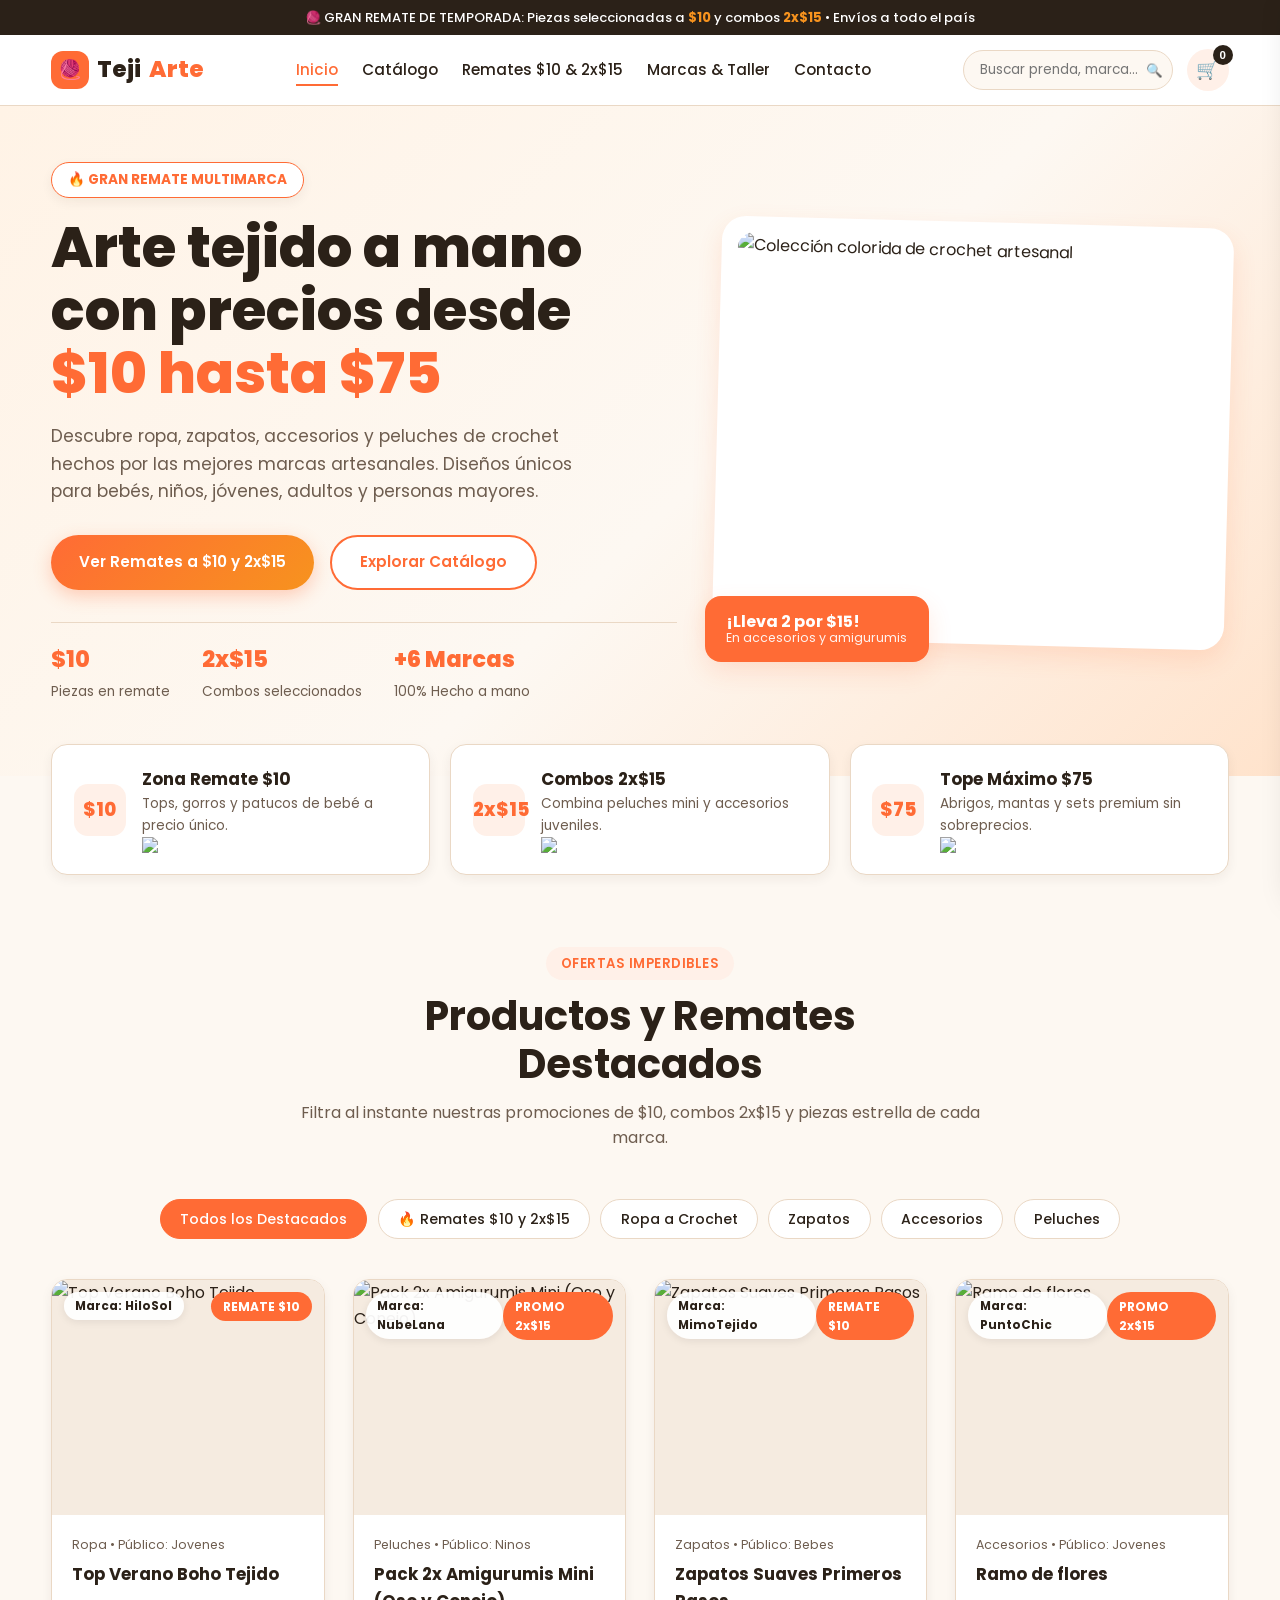
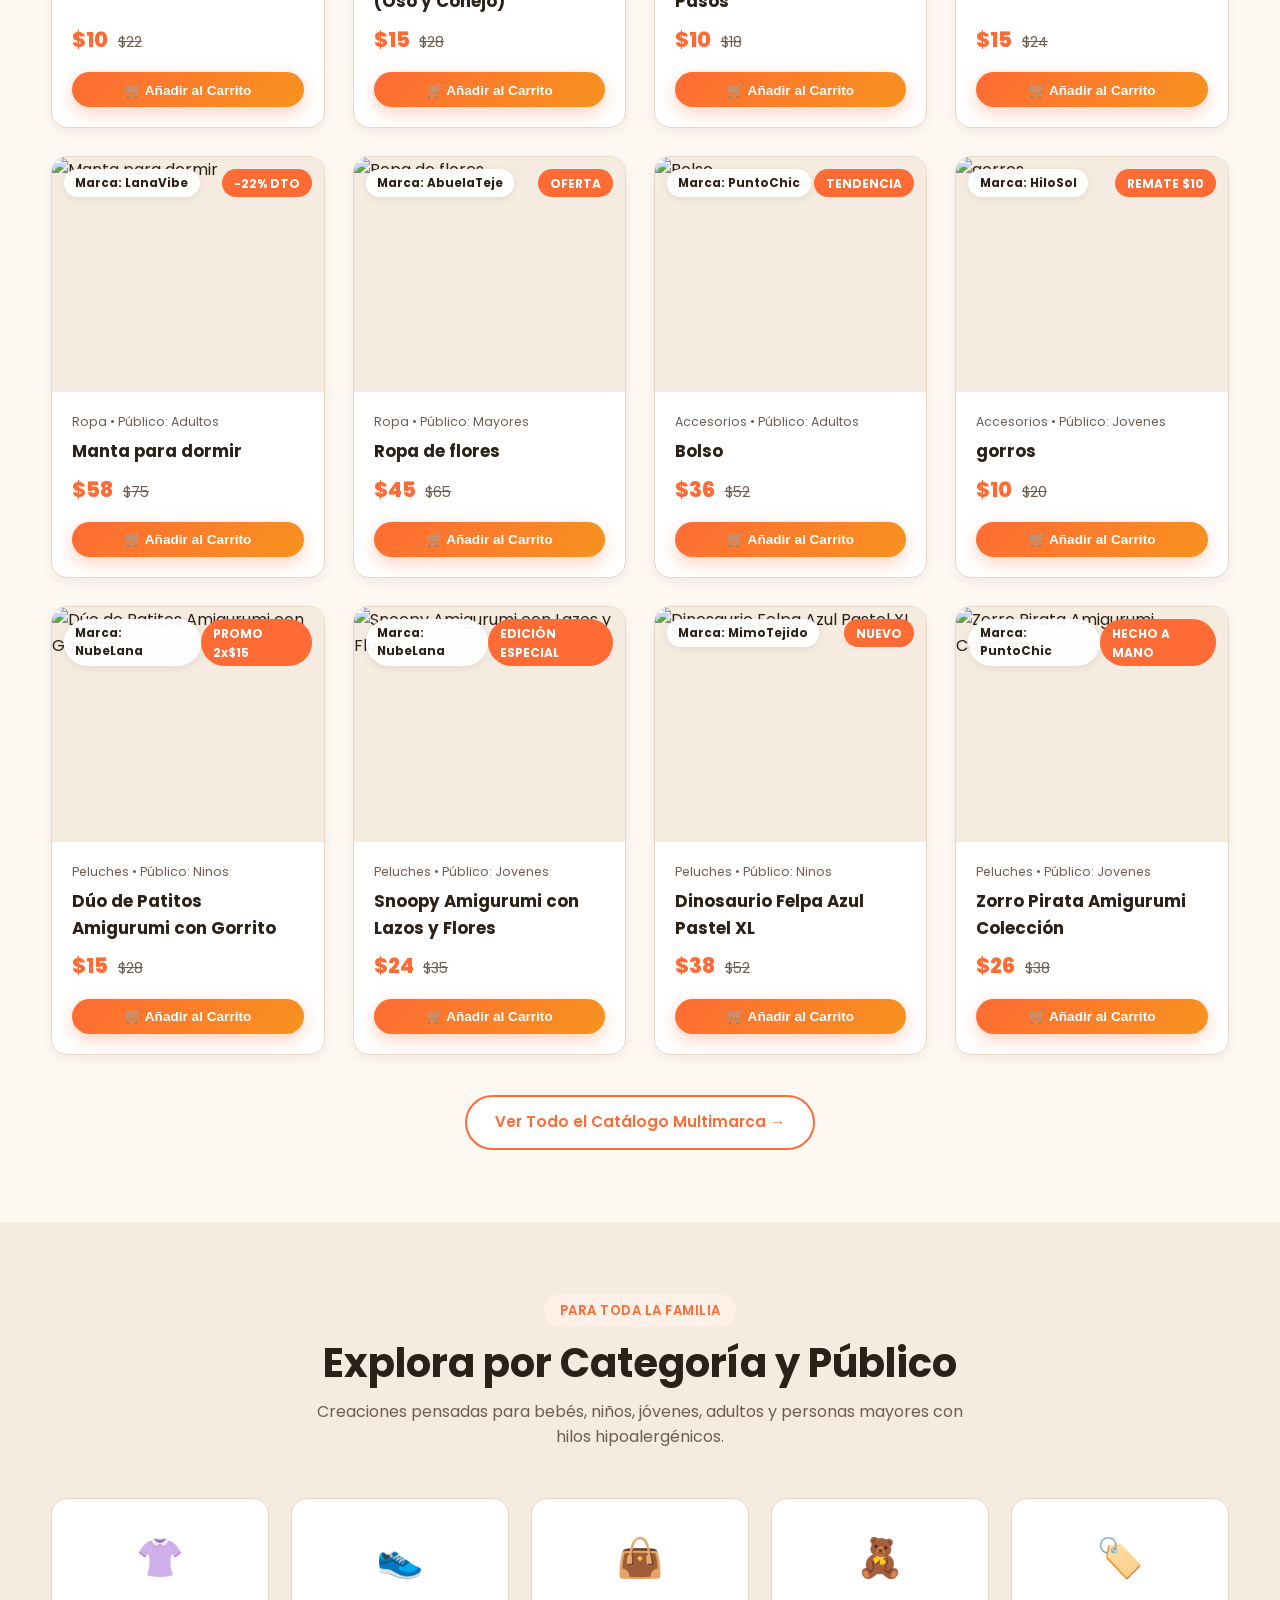
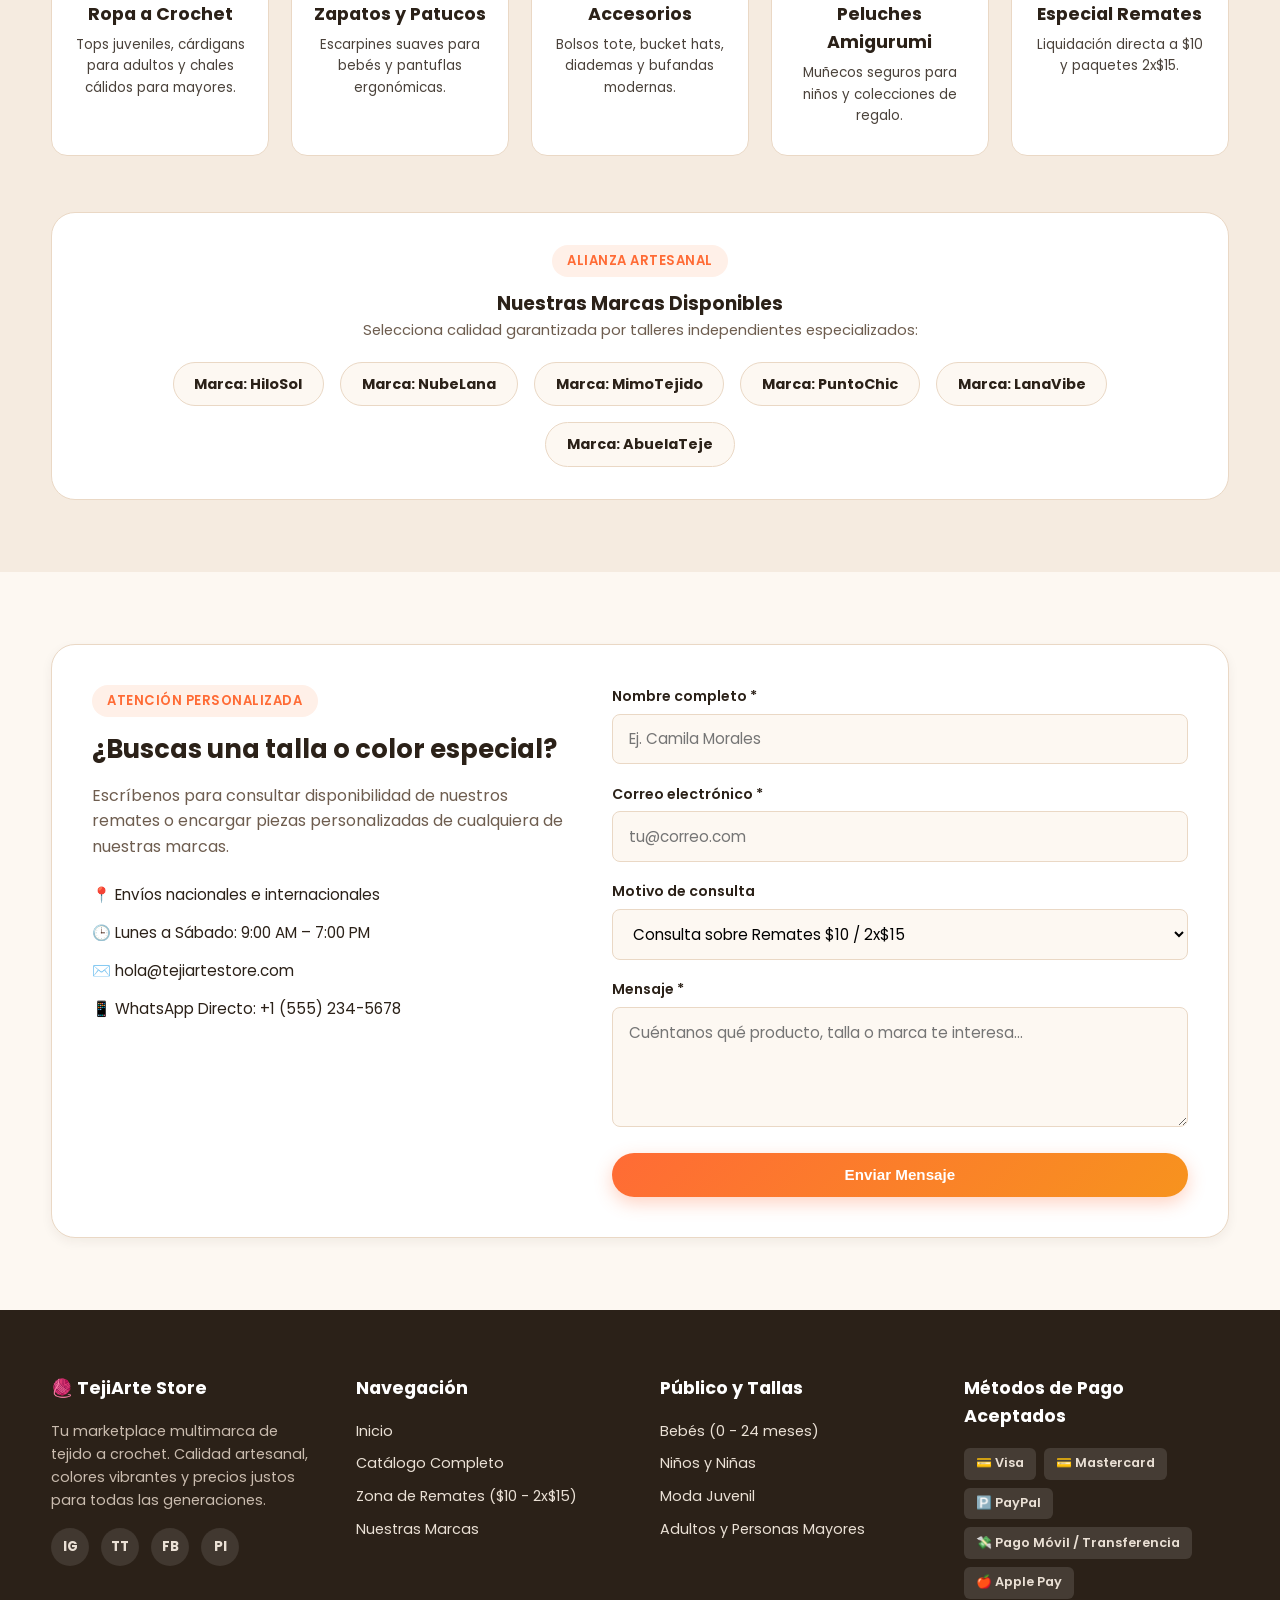
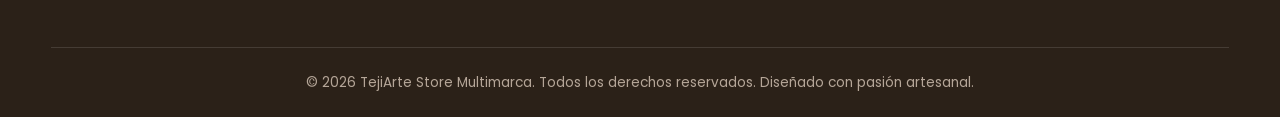
==== index.html @ 582bbf1d "Add files via upload" ====
<!DOCTYPE html>
<html lang="es">
<head>
  <meta charset="UTF-8">
  <meta name="viewport" content="width=device-width, initial-scale=1.0">
  <title>TejiArte Store | Tienda Online Multimarca de Crochet</title>
  <link rel="preconnect" href="https://fonts.googleapis.com">
  <link rel="preconnect" href="https://fonts.gstatic.com" crossorigin>
  <link href="https://fonts.googleapis.com/css2?family=Poppins:wght@400;500;600;700;800&display=swap" rel="stylesheet">
  <link rel="stylesheet" href="styles.css">
</head>
<body>

  <!-- Cintillo superior de promociones -->
  <div class="top-banner">
    🧶 GRAN REMATE DE TEMPORADA: Piezas seleccionadas a <span>$10</span> y combos <span>2x$15</span> • Envíos a todo el país
  </div>

  <!-- Barra de Navegación Fija -->
  <header class="navbar">
    <div class="container nav-container">
      <a href="index.html" class="logo">
        <div class="logo-icon">🧶</div>
        Teji<span>Arte</span>
      </a>

      <nav class="nav-links" id="navLinks">
        <a href="index.html" class="active">Inicio</a>
        <a href="catalogo.html">Catálogo</a>
        <a href="remates.html">Remates $10 &amp; 2x$15</a>
        <a href="nosotros.html">Marcas &amp; Taller</a>
        <a href="#contacto">Contacto</a>
      </nav>

      <div class="nav-actions">
        <div class="search-box">
          <input type="text" id="quickSearchInput" placeholder="Buscar prenda, marca...">
          <button aria-label="Buscar">🔍</button>
        </div>

        <button class="cart-btn" id="openCartBtn" aria-label="Abrir carrito">
          🛒
          <span class="cart-count">0</span>
        </button>

        <button class="hamburger" id="hamburgerBtn" aria-label="Menú">
          <span></span><span></span><span></span>
        </button>
      </div>
    </div>
  </header>

  <!-- Sección Hero (Gran Remate) -->
  <section class="hero" id="inicio">
    <div class="container hero-grid">
      <div class="hero-content">
        <div class="hero-badge">🔥 GRAN REMATE MULTIMARCA</div>
        <h1>Arte tejido a mano con precios desde <span>$10 hasta $75</span></h1>
        <p>Descubre ropa, zapatos, accesorios y peluches de crochet hechos por las mejores marcas artesanales. Diseños únicos para bebés, niños, jóvenes, adultos y personas mayores.</p>
        <div class="hero-cta-group">
          <a href="remates.html" class="btn btn-primary">Ver Remates a $10 y 2x$15</a>
          <a href="catalogo.html" class="btn btn-outline">Explorar Catálogo</a>
        </div>
        <div class="hero-stats">
          <div class="stat-item">
            <strong>$10</strong>
            <span>Piezas en remate</span>
          </div>
          <div class="stat-item">
            <strong>2x$15</strong>
            <span>Combos seleccionados</span>
          </div>
          <div class="stat-item">
            <strong>+6 Marcas</strong>
            <span>100% Hecho a mano</span>
          </div>
        </div>
      </div>

      <div class="hero-visual">
        <div class="hero-card-main">
          <img src="imagenes/Amigurumi Spider Hero Crochet Pattern_ A Step-by-Step Guide.jfif" alt="Colección colorida de crochet artesanal">
        </div>
        <div class="promo-floating-badge">
          ¡Lleva 2 por $15!
          <small>En accesorios y amigurumis</small>
        </div>
      </div>
    </div>
  </section>

  <!-- Franja de Ofertas Destacadas -->
  <div class="container promo-strip">
    <div class="promo-box">
      <div class="promo-icon">$10</div>
      <div>
        <h3>Zona Remate $10</h3>
        <p>Tops, gorros y patucos de bebé a precio único.</p>
        <img src="imagenes/1138707087018520298.jfif">
      </div>
    </div>
    <div class="promo-box">
      <div class="promo-icon">2x$15</div>
      <div>
        <h3>Combos 2x$15</h3>
        <p>Combina peluches mini y accesorios juveniles.</p>
        <img src="imagenes/Crochet Bee Penguin – Free Crochet….jfif">
      </div>
    </div>
    <div class="promo-box">
      <div class="promo-icon">$75</div>
      <div>
        <h3>Tope Máximo $75</h3>
        <p>Abrigos, mantas y sets premium sin sobreprecios.</p>
        <img src="imagenes/Spider Web C2C Afghan Crochet Pattern.jfif">
      </div>
    </div>
  </div>

  <!-- Sección de Productos y Ofertas Destacadas -->
  <section class="section-padding" id="productos">
    <div class="container">
      <div class="section-header reveal">
        <span class="badge-tag">Ofertas Imperdibles</span>
        <h2>Productos y Remates Destacados</h2>
        <p>Filtra al instante nuestras promociones de $10, combos 2x$15 y piezas estrella de cada marca.</p>
      </div>

      <div class="filter-bar reveal">
        <button class="filter-btn home-filter active" data-filter="all">Todos los Destacados</button>
        <button class="filter-btn home-filter" data-filter="remate">🔥 Remates $10 y 2x$15</button>
        <button class="filter-btn home-filter" data-filter="ropa">Ropa a Crochet</button>
        <button class="filter-btn home-filter" data-filter="zapatos">Zapatos</button>
        <button class="filter-btn home-filter" data-filter="accesorios">Accesorios</button>
        <button class="filter-btn home-filter" data-filter="peluches">Peluches</button>
      </div>

      <div class="products-grid" id="featuredProductsGrid">
        <!-- Renderizado dinámico desde script.js -->
      </div>

      <div style="text-align:center; margin-top:2.5rem;">
        <a href="catalogo.html" class="btn btn-outline">Ver Todo el Catálogo Multimarca →</a>
      </div>
    </div>
  </section>

  <!-- Sección de Catálogo por Categorías y Público -->
  <section class="section-padding bg-alt" id="categorias">
    <div class="container">
      <div class="section-header reveal">
        <span class="badge-tag">Para Toda la Familia</span>
        <h2>Explora por Categoría y Público</h2>
        <p>Creaciones pensadas para bebés, niños, jóvenes, adultos y personas mayores con hilos hipoalergénicos.</p>
      </div>

      <div class="categories-grid reveal">
        <a href="catalogo.html?cat=ropa" class="cat-card">
          <span class="cat-emoji">👚</span>
          <h3>Ropa a Crochet</h3>
          <p>Tops juveniles, cárdigans para adultos y chales cálidos para mayores.</p>
        </a>
        <a href="catalogo.html?cat=zapatos" class="cat-card">
          <span class="cat-emoji">👟</span>
          <h3>Zapatos y Patucos</h3>
          <p>Escarpines suaves para bebés y pantuflas ergonómicas.</p>
        </a>
        <a href="catalogo.html?cat=accesorios" class="cat-card">
          <span class="cat-emoji">👜</span>
          <h3>Accesorios</h3>
          <p>Bolsos tote, bucket hats, diademas y bufandas modernas.</p>
        </a>
        <a href="catalogo.html?cat=peluches" class="cat-card">
          <span class="cat-emoji">🧸</span>
          <h3>Peluches Amigurumi</h3>
          <p>Muñecos seguros para niños y colecciones de regalo.</p>
        </a>
        <a href="remates.html" class="cat-card">
          <span class="cat-emoji">🏷️</span>
          <h3>Especial Remates</h3>
          <p>Liquidación directa a $10 y paquetes 2x$15.</p>
        </a>
      </div>

      <!-- Marcas Disponibles -->
      <div class="brands-showcase reveal">
        <span class="badge-tag">Alianza Artesanal</span>
        <h3>Nuestras Marcas Disponibles</h3>
        <p style="color:var(--text-muted); font-size:0.92rem;">Selecciona calidad garantizada por talleres independientes especializados:</p>
        <div class="brands-list">
          <a href="catalogo.html" class="brand-chip">Marca: HiloSol</a>
          <a href="catalogo.html" class="brand-chip">Marca: NubeLana</a>
          <a href="catalogo.html" class="brand-chip">Marca: MimoTejido</a>
          <a href="catalogo.html" class="brand-chip">Marca: PuntoChic</a>
          <a href="catalogo.html" class="brand-chip">Marca: LanaVibe</a>
          <a href="catalogo.html" class="brand-chip">Marca: AbuelaTeje</a>
        </div>
      </div>
    </div>
  </section>

  <!-- Sección de Contacto -->
  <section class="section-padding" id="contacto">
    <div class="container">
      <div class="contact-wrapper reveal">
        <div class="contact-info">
          <span class="badge-tag">Atención Personalizada</span>
          <h3>¿Buscas una talla o color especial?</h3>
          <p>Escríbenos para consultar disponibilidad de nuestros remates o encargar piezas personalizadas de cualquiera de nuestras marcas.</p>
          <ul class="info-list">
            <li>📍 Envíos nacionales e internacionales</li>
            <li>🕒 Lunes a Sábado: 9:00 AM – 7:00 PM</li>
            <li>✉️ hola@tejiartestore.com</li>
            <li>📱 WhatsApp Directo: +1 (555) 234-5678</li>
          </ul>
        </div>

        <form id="contactForm" novalidate>
          <div class="form-group">
            <label for="cName">Nombre completo *</label>
            <input type="text" id="cName" placeholder="Ej. Camila Morales">
            <span class="error-msg" id="errName">Por favor ingresa tu nombre (mínimo 3 caracteres).</span>
          </div>

          <div class="form-group">
            <label for="cEmail">Correo electrónico *</label>
            <input type="email" id="cEmail" placeholder="tu@correo.com">
            <span class="error-msg" id="errEmail">Ingresa un correo electrónico válido.</span>
          </div>

          <div class="form-group">
            <label for="cTopic">Motivo de consulta</label>
            <select id="cTopic">
              <option value="remate">Consulta sobre Remates $10 / 2x$15</option>
              <option value="pedido">Pedido personalizado por marca</option>
              <option value="mayorista">Compra al por mayor</option>
            </select>
          </div>

          <div class="form-group">
            <label for="cMessage">Mensaje *</label>
            <textarea id="cMessage" rows="4" placeholder="Cuéntanos qué producto, talla o marca te interesa..."></textarea>
            <span class="error-msg" id="errMessage">Escribe un mensaje de al menos 10 caracteres.</span>
          </div>

          <button type="submit" class="btn btn-primary" style="width:100%;">Enviar Mensaje</button>
          <div id="formFeedback" class="form-feedback"></div>
        </form>
      </div>
    </div>
  </section>

  <!-- Footer -->
  <footer class="footer">
    <div class="container">
      <div class="footer-grid">
        <div>
          <h4>🧶 TejiArte Store</h4>
          <p style="font-size:0.9rem; color:#C9BBAE;">Tu marketplace multimarca de tejido a crochet. Calidad artesanal, colores vibrantes y precios justos para todas las generaciones.</p>
          <div class="social-links">
            <a href="#" aria-label="Instagram">IG</a>
            <a href="#" aria-label="TikTok">TT</a>
            <a href="#" aria-label="Facebook">FB</a>
            <a href="#" aria-label="Pinterest">PI</a>
          </div>
        </div>

        <div>
          <h4>Navegación</h4>
          <ul>
            <li><a href="index.html">Inicio</a></li>
            <li><a href="catalogo.html">Catálogo Completo</a></li>
            <li><a href="remates.html">Zona de Remates ($10 - 2x$15)</a></li>
            <li><a href="nosotros.html">Nuestras Marcas</a></li>
          </ul>
        </div>

        <div>
          <h4>Público y Tallas</h4>
          <ul>
            <li><a href="catalogo.html">Bebés (0 - 24 meses)</a></li>
            <li><a href="catalogo.html">Niños y Niñas</a></li>
            <li><a href="catalogo.html">Moda Juvenil</a></li>
            <li><a href="catalogo.html">Adultos y Personas Mayores</a></li>
          </ul>
        </div>

        <div>
          <h4>Métodos de Pago Aceptados</h4>
          <div class="payment-badges">
            <span class="pay-badge">💳 Visa</span>
            <span class="pay-badge">💳 Mastercard</span>
            <span class="pay-badge">🅿️ PayPal</span>
            <span class="pay-badge">💸 Pago Móvil / Transferencia</span>
            <span class="pay-badge">🍎 Apple Pay</span>
          </div>
        </div>
      </div>

      <div class="footer-bottom">
        &copy; 2026 TejiArte Store Multimarca. Todos los derechos reservados. Diseñado con pasión artesanal.
      </div>
    </div>
  </footer>

  <!-- Carrito Lateral (Drawer) -->
  <div class="cart-overlay" id="cartOverlay"></div>
  <aside class="cart-drawer" id="cartDrawer">
    <div class="cart-header">
      <h3>Tu Carrito 🧶</h3>
      <button class="close-cart" id="closeCartBtn">&times;</button>
    </div>
    <div class="cart-items" id="cartItems"></div>
    <div class="cart-footer">
      <div class="cart-total-row">
        <span>Total estimado:</span>
        <span id="cartTotal">$0.00</span>
      </div>
      <button class="btn btn-primary" style="width:100%;" onclick="checkoutCart()">Finalizar Compra</button>
    </div>
  </aside>

  <script src="script.js"></script>
</body>
</html>
---- styles.css ----
/* ==========================================================================
   VARIABLES Y CONFIGURACIÓN BASE (PALETA: BEIGE, BLANCO Y NARANJA VIBRANTE)
   ========================================================================== */
:root {
  --bg-beige: #FDF8F2;
  --bg-beige-alt: #F5EBE0;
  --white: #FFFFFF;
  --orange-primary: #FF6B35;
  --orange-hover: #E85A25;
  --orange-light: #FFF0E8;
  --amber-accent: #F7931E;
  --text-dark: #2B2118;
  --text-muted: #6E5D4F;
  --border-color: #EAD8C5;
  --shadow-sm: 0 4px 12px rgba(43, 33, 24, 0.06);
  --shadow-md: 0 10px 25px rgba(255, 107, 53, 0.14);
  --radius-sm: 8px;
  --radius-md: 16px;
  --radius-lg: 24px;
  --transition: all 0.3s cubic-bezier(0.25, 0.8, 0.25, 1);
}

* {
  margin: 0;
  padding: 0;
  box-sizing: border-box;
}

html {
  scroll-behavior: smooth;
  font-family: 'Poppins', sans-serif;
  color: var(--text-dark);
  background-color: var(--bg-beige);
}

body {
  overflow-x: hidden;
  line-height: 1.6;
}

img {
  max-width: 100%;
  display: block;
  object-fit: cover;
}

a {
  text-decoration: none;
  color: inherit;
}

ul {
  list-style: none;
}

.container {
  width: 92%;
  max-width: 1240px;
  margin: 0 auto;
}

.section-padding {
  padding: 4.5rem 0;
}

.bg-alt {
  background-color: var(--bg-beige-alt);
}

/* ==========================================================================
   TIPOGRAFÍA Y BOTONES
   ========================================================================== */
.section-header {
  text-align: center;
  max-width: 680px;
  margin: 0 auto 3rem;
}

.badge-tag {
  display: inline-block;
  background: var(--orange-light);
  color: var(--orange-primary);
  font-weight: 600;
  font-size: 0.82rem;
  padding: 0.35rem 0.95rem;
  border-radius: 50px;
  text-transform: uppercase;
  letter-spacing: 0.5px;
  margin-bottom: 0.75rem;
}

.section-header h2 {
  font-size: clamp(1.8rem, 3.5vw, 2.5rem);
  font-weight: 700;
  line-height: 1.2;
  margin-bottom: 0.75rem;
}

.section-header p {
  color: var(--text-muted);
  font-size: 1rem;
}

.btn {
  display: inline-flex;
  align-items: center;
  justify-content: center;
  gap: 0.5rem;
  padding: 0.85rem 1.75rem;
  border-radius: 50px;
  font-weight: 600;
  font-size: 0.95rem;
  cursor: pointer;
  border: none;
  transition: var(--transition);
}

.btn-primary {
  background: linear-gradient(135deg, var(--orange-primary), var(--amber-accent));
  color: var(--white);
  box-shadow: 0 6px 18px rgba(255, 107, 53, 0.3);
}

.btn-primary:hover {
  transform: translateY(-3px);
  box-shadow: 0 10px 24px rgba(255, 107, 53, 0.42);
}

.btn-outline {
  background: var(--white);
  color: var(--orange-primary);
  border: 2px solid var(--orange-primary);
}

.btn-outline:hover {
  background: var(--orange-primary);
  color: var(--white);
}

.btn-sm {
  padding: 0.6rem 1.2rem;
  font-size: 0.85rem;
  width: 100%;
}

/* ==========================================================================
   BARRA DE NAVEGACIÓN (NAVBAR FIJA)
   ========================================================================== */
.top-banner {
  background: var(--text-dark);
  color: var(--white);
  text-align: center;
  font-size: 0.82rem;
  padding: 0.45rem 1rem;
  font-weight: 500;
}

.top-banner span {
  color: var(--amber-accent);
  font-weight: 700;
}

.navbar {
  position: sticky;
  top: 0;
  z-index: 1000;
  background: rgba(255, 255, 255, 0.95);
  backdrop-filter: blur(10px);
  border-bottom: 1px solid var(--border-color);
  padding: 0.85rem 0;
}

.nav-container {
  display: flex;
  align-items: center;
  justify-content: space-between;
  gap: 1rem;
}

.logo {
  display: flex;
  align-items: center;
  gap: 0.5rem;
  font-size: 1.45rem;
  font-weight: 800;
  color: var(--text-dark);
}

.logo-icon {
  background: var(--orange-primary);
  color: var(--white);
  width: 38px;
  height: 38px;
  border-radius: 12px;
  display: grid;
  place-items: center;
  font-size: 1.2rem;
}

.logo span {
  color: var(--orange-primary);
}

.nav-links {
  display: flex;
  align-items: center;
  gap: 1.5rem;
}

.nav-links a {
  font-weight: 500;
  font-size: 0.95rem;
  color: var(--text-dark);
  position: relative;
  transition: var(--transition);
}

.nav-links a:hover,
.nav-links a.active {
  color: var(--orange-primary);
}

.nav-links a::after {
  content: '';
  position: absolute;
  bottom: -4px;
  left: 0;
  width: 0;
  height: 2px;
  background: var(--orange-primary);
  transition: var(--transition);
}

.nav-links a:hover::after,
.nav-links a.active::after {
  width: 100%;
}

.nav-actions {
  display: flex;
  align-items: center;
  gap: 0.85rem;
}

.search-box {
  position: relative;
  display: none;
}

@media (min-width: 992px) {
  .search-box {
    display: block;
  }
}

.search-box input {
  padding: 0.55rem 2.2rem 0.55rem 1rem;
  border-radius: 50px;
  border: 1px solid var(--border-color);
  background: var(--bg-beige);
  font-family: inherit;
  font-size: 0.85rem;
  width: 210px;
  transition: var(--transition);
}

.search-box input:focus {
  outline: none;
  border-color: var(--orange-primary);
  width: 250px;
  background: var(--white);
}

.search-box button {
  position: absolute;
  right: 10px;
  top: 50%;
  transform: translateY(-50%);
  background: none;
  border: none;
  color: var(--text-muted);
  cursor: pointer;
}

.cart-btn {
  position: relative;
  background: var(--orange-light);
  color: var(--orange-primary);
  border: none;
  width: 42px;
  height: 42px;
  border-radius: 50%;
  display: grid;
  place-items: center;
  font-size: 1.15rem;
  cursor: pointer;
  transition: var(--transition);
}

.cart-btn:hover {
  background: var(--orange-primary);
  color: var(--white);
}

.cart-count {
  position: absolute;
  top: -4px;
  right: -4px;
  background: var(--text-dark);
  color: var(--white);
  font-size: 0.72rem;
  font-weight: 700;
  width: 20px;
  height: 20px;
  border-radius: 50%;
  display: grid;
  place-items: center;
}

.hamburger {
  display: flex;
  flex-direction: column;
  gap: 5px;
  background: none;
  border: none;
  cursor: pointer;
  padding: 4px;
}

.hamburger span {
  width: 25px;
  height: 3px;
  background: var(--text-dark);
  border-radius: 3px;
  transition: var(--transition);
}

@media (min-width: 860px) {
  .hamburger {
    display: none;
  }
}

/* Menú móvil desplegable */
@media (max-width: 859px) {
  .nav-links {
    position: fixed;
    top: 68px;
    left: -100%;
    width: 100%;
    height: calc(100vh - 68px);
    background: var(--white);
    flex-direction: column;
    justify-content: flex-start;
    padding: 2.5rem 1.5rem;
    gap: 1.5rem;
    transition: 0.35s ease;
    border-top: 1px solid var(--border-color);
  }

  .nav-links.open {
    left: 0;
  }

  .mobile-search {
    width: 100%;
    display: flex;
  }
}

/* ==========================================================================
   SECCIÓN HERO (GRAN REMATE)
   ========================================================================== */
.hero {
  background: linear-gradient(135deg, #FFF3E6 0%, #FDF8F2 55%, #FFE3CC 100%);
  padding: 3.5rem 0 4.5rem;
  position: relative;
  overflow: hidden;
}

.hero-grid {
  display: grid;
  grid-template-columns: 1fr;
  gap: 2.5rem;
  align-items: center;
}

@media (min-width: 900px) {
  .hero-grid {
    grid-template-columns: 1.1fr 0.9fr;
  }
}

.hero-badge {
  display: inline-flex;
  align-items: center;
  gap: 0.5rem;
  background: var(--white);
  border: 1px solid var(--orange-primary);
  color: var(--orange-primary);
  padding: 0.4rem 1rem;
  border-radius: 50px;
  font-weight: 700;
  font-size: 0.85rem;
  margin-bottom: 1.2rem;
  box-shadow: var(--shadow-sm);
}

.hero h1 {
  font-size: clamp(2.2rem, 4.5vw, 3.5rem);
  font-weight: 800;
  line-height: 1.12;
  margin-bottom: 1.1rem;
}

.hero h1 span {
  color: var(--orange-primary);
  position: relative;
}

.hero p {
  font-size: 1.08rem;
  color: var(--text-muted);
  margin-bottom: 1.8rem;
  max-width: 540px;
}

.hero-cta-group {
  display: flex;
  flex-wrap: wrap;
  gap: 1rem;
  margin-bottom: 2rem;
}

.hero-stats {
  display: flex;
  flex-wrap: wrap;
  gap: 2rem;
  padding-top: 1.2rem;
  border-top: 1px solid var(--border-color);
}

.stat-item strong {
  display: block;
  font-size: 1.4rem;
  color: var(--orange-primary);
  font-weight: 800;
}

.stat-item span {
  font-size: 0.85rem;
  color: var(--text-muted);
}

.hero-visual {
  position: relative;
}

.hero-card-main {
  background: var(--white);
  padding: 1rem;
  border-radius: var(--radius-lg);
  box-shadow: var(--shadow-md);
  transform: rotate(1.5deg);
  transition: var(--transition);
}

.hero-card-main:hover {
  transform: rotate(0deg) scale(1.02);
}

.hero-card-main img {
  width: 100%;
  height: 390px;
  border-radius: var(--radius-md);
}

.promo-floating-badge {
  position: absolute;
  bottom: -18px;
  left: -12px;
  background: var(--orange-primary);
  color: var(--white);
  padding: 1rem 1.35rem;
  border-radius: var(--radius-md);
  box-shadow: var(--shadow-md);
  font-weight: 700;
  line-height: 1.2;
}

.promo-floating-badge small {
  display: block;
  font-weight: 400;
  font-size: 0.78rem;
  opacity: 0.92;
}

/* ==========================================================================
   BANNERS DE PROMOCIÓN RÁPIDA ($10 Y 2x$15)
   ========================================================================== */
.promo-strip {
  display: grid;
  grid-template-columns: 1fr;
  gap: 1.25rem;
  margin-top: -2rem;
  position: relative;
  z-index: 10;
}

@media (min-width: 768px) {
  .promo-strip {
    grid-template-columns: repeat(3, 1fr);
  }
}

.promo-box {
  background: var(--white);
  border: 1px solid var(--border-color);
  border-radius: var(--radius-md);
  padding: 1.35rem;
  display: flex;
  align-items: center;
  gap: 1rem;
  box-shadow: var(--shadow-sm);
  transition: var(--transition);
}

.promo-box:hover {
  transform: translateY(-4px);
  border-color: var(--orange-primary);
}

.promo-icon {
  width: 52px;
  height: 52px;
  border-radius: 14px;
  background: var(--orange-light);
  color: var(--orange-primary);
  display: grid;
  place-items: center;
  font-weight: 800;
  font-size: 1.15rem;
  flex-shrink: 0;
}

.promo-box h3 {
  font-size: 1.05rem;
  font-weight: 700;
}

.promo-box p {
  font-size: 0.85rem;
  color: var(--text-muted);
}

/* ==========================================================================
   GRID DE PRODUCTOS Y TARJETAS (CARDS)
   ========================================================================== */
.filter-bar {
  display: flex;
  flex-wrap: wrap;
  justify-content: center;
  gap: 0.65rem;
  margin-bottom: 2.5rem;
}

.filter-btn {
  padding: 0.55rem 1.2rem;
  border-radius: 50px;
  border: 1px solid var(--border-color);
  background: var(--white);
  color: var(--text-dark);
  font-family: inherit;
  font-weight: 500;
  font-size: 0.88rem;
  cursor: pointer;
  transition: var(--transition);
}

.filter-btn:hover,
.filter-btn.active {
  background: var(--orange-primary);
  color: var(--white);
  border-color: var(--orange-primary);
}

.products-grid {
  display: grid;
  grid-template-columns: repeat(auto-fill, minmax(265px, 1fr));
  gap: 1.75rem;
}

.product-card {
  background: var(--white);
  border-radius: var(--radius-md);
  overflow: hidden;
  border: 1px solid var(--border-color);
  box-shadow: var(--shadow-sm);
  transition: var(--transition);
  display: flex;
  flex-direction: column;
}

.product-card:hover {
  transform: translateY(-7px);
  box-shadow: var(--shadow-md);
}

.card-img-wrap {
  position: relative;
  height: 235px;
  overflow: hidden;
  background: var(--bg-beige-alt);
}

.card-img-wrap img {
  width: 100%;
  height: 100%;
  transition: transform 0.5s ease;
}

.product-card:hover .card-img-wrap img {
  transform: scale(1.07);
}

.card-badges {
  position: absolute;
  top: 12px;
  left: 12px;
  right: 12px;
  display: flex;
  justify-content: space-between;
  align-items: flex-start;
  pointer-events: none;
}

.brand-pill {
  background: rgba(255, 255, 255, 0.94);
  color: var(--text-dark);
  font-size: 0.74rem;
  font-weight: 700;
  padding: 0.28rem 0.7rem;
  border-radius: 50px;
  box-shadow: 0 2px 8px rgba(0,0,0,0.08);
}

.offer-pill {
  background: var(--orange-primary);
  color: var(--white);
  font-size: 0.75rem;
  font-weight: 700;
  padding: 0.28rem 0.75rem;
  border-radius: 50px;
}

.card-body {
  padding: 1.25rem;
  display: flex;
  flex-direction: column;
  flex-grow: 1;
}

.card-meta {
  font-size: 0.78rem;
  color: var(--text-muted);
  margin-bottom: 0.35rem;
  text-transform: capitalize;
}

.card-title {
  font-size: 1.05rem;
  font-weight: 700;
  margin-bottom: 0.5rem;
  color: var(--text-dark);
}

.card-price-row {
  display: flex;
  align-items: baseline;
  gap: 0.6rem;
  margin-top: auto;
  margin-bottom: 1rem;
}

.price-current {
  font-size: 1.3rem;
  font-weight: 800;
  color: var(--orange-primary);
}

.price-old {
  font-size: 0.88rem;
  color: var(--text-muted);
  text-decoration: line-through;
}

/* ==========================================================================
   SECCIÓN CATEGORÍAS Y PÚBLICO OBJETIVO
   ========================================================================== */
.categories-grid {
  display: grid;
  grid-template-columns: repeat(auto-fit, minmax(210px, 1fr));
  gap: 1.35rem;
}

.cat-card {
  background: var(--white);
  border: 1px solid var(--border-color);
  border-radius: var(--radius-md);
  padding: 1.75rem 1.25rem;
  text-align: center;
  transition: var(--transition);
  cursor: pointer;
}

.cat-card:hover {
  background: var(--orange-primary);
  color: var(--white);
  transform: translateY(-5px);
}

.cat-emoji {
  font-size: 2.4rem;
  margin-bottom: 0.75rem;
  display: block;
}

.cat-card h3 {
  font-size: 1.1rem;
  margin-bottom: 0.35rem;
}

.cat-card p {
  font-size: 0.84rem;
  opacity: 0.85;
}

/* Cintillo de Marcas Aliadas */
.brands-showcase {
  margin-top: 3.5rem;
  background: var(--white);
  border: 1px solid var(--border-color);
  border-radius: var(--radius-lg);
  padding: 2rem;
  text-align: center;
}

.brands-list {
  display: flex;
  flex-wrap: wrap;
  justify-content: center;
  gap: 1rem;
  margin-top: 1.25rem;
}

.brand-chip {
  background: var(--bg-beige);
  border: 1px solid var(--border-color);
  padding: 0.6rem 1.3rem;
  border-radius: 50px;
  font-weight: 700;
  font-size: 0.9rem;
  color: var(--text-dark);
  transition: var(--transition);
}

.brand-chip:hover {
  border-color: var(--orange-primary);
  color: var(--orange-primary);
  background: var(--orange-light);
}

/* ==========================================================================
   FORMULARIO DE CONTACTO Y FOOTER
   ========================================================================== */
.contact-wrapper {
  display: grid;
  grid-template-columns: 1fr;
  gap: 2.5rem;
  background: var(--white);
  padding: 2.5rem;
  border-radius: var(--radius-lg);
  border: 1px solid var(--border-color);
  box-shadow: var(--shadow-sm);
}

@media (min-width: 860px) {
  .contact-wrapper {
    grid-template-columns: 1fr 1.2fr;
  }
}

.contact-info h3 {
  font-size: 1.6rem;
  margin-bottom: 0.8rem;
}

.contact-info p {
  color: var(--text-muted);
  margin-bottom: 1.5rem;
}

.info-list li {
  margin-bottom: 0.85rem;
  font-size: 0.95rem;
  display: flex;
  align-items: center;
  gap: 0.65rem;
}

.form-group {
  margin-bottom: 1.15rem;
}

.form-group label {
  display: block;
  font-weight: 600;
  font-size: 0.88rem;
  margin-bottom: 0.4rem;
}

.form-group input,
.form-group select,
.form-group textarea {
  width: 100%;
  padding: 0.8rem 1rem;
  border: 1px solid var(--border-color);
  border-radius: var(--radius-sm);
  background: var(--bg-beige);
  font-family: inherit;
  font-size: 0.95rem;
  transition: var(--transition);
}

.form-group input:focus,
.form-group select:focus,
.form-group textarea:focus {
  outline: none;
  border-color: var(--orange-primary);
  background: var(--white);
}

.error-msg {
  color: #D9381E;
  font-size: 0.78rem;
  margin-top: 0.25rem;
  display: none;
}

.form-feedback {
  margin-top: 1rem;
  padding: 0.85rem;
  border-radius: var(--radius-sm);
  font-weight: 600;
  font-size: 0.9rem;
  display: none;
}

.form-feedback.success {
  display: block;
  background: #E6F7ED;
  color: #1E7E48;
  border: 1px solid #A3E0BD;
}

.footer {
  background: var(--text-dark);
  color: #EAE0D5;
  padding: 4rem 0 1.5rem;
}

.footer-grid {
  display: grid;
  grid-template-columns: repeat(auto-fit, minmax(220px, 1fr));
  gap: 2.5rem;
  margin-bottom: 3rem;
}

.footer h4 {
  color: var(--white);
  font-size: 1.1rem;
  margin-bottom: 1.1rem;
}

.footer ul li {
  margin-bottom: 0.6rem;
  font-size: 0.9rem;
}

.footer ul a:hover {
  color: var(--orange-primary);
}

.social-links {
  display: flex;
  gap: 0.75rem;
  margin-top: 1rem;
}

.social-links a {
  width: 38px;
  height: 38px;
  border-radius: 50%;
  background: rgba(255, 255, 255, 0.1);
  display: grid;
  place-items: center;
  font-weight: 700;
  font-size: 0.85rem;
  transition: var(--transition);
}

.social-links a:hover {
  background: var(--orange-primary);
  color: var(--white);
}

.payment-badges {
  display: flex;
  flex-wrap: wrap;
  gap: 0.5rem;
}

.pay-badge {
  background: rgba(255, 255, 255, 0.12);
  padding: 0.35rem 0.75rem;
  border-radius: 6px;
  font-size: 0.8rem;
  font-weight: 600;
}

.footer-bottom {
  border-top: 1px solid rgba(255, 255, 255, 0.12);
  padding-top: 1.5rem;
  text-align: center;
  font-size: 0.85rem;
  color: #B5A698;
}

/* ==========================================================================
   MODAL / DRAWER DEL CARRITO DE COMPRAS
   ========================================================================== */
.cart-overlay {
  position: fixed;
  inset: 0;
  background: rgba(0, 0, 0, 0.5);
  z-index: 2000;
  opacity: 0;
  visibility: hidden;
  transition: var(--transition);
}

.cart-overlay.open {
  opacity: 1;
  visibility: visible;
}

.cart-drawer {
  position: fixed;
  top: 0;
  right: -420px;
  width: 100%;
  max-width: 400px;
  height: 100vh;
  background: var(--white);
  z-index: 2001;
  display: flex;
  flex-direction: column;
  transition: 0.35s ease;
  box-shadow: -8px 0 30px rgba(0,0,0,0.15);
}

.cart-drawer.open {
  right: 0;
}

.cart-header {
  padding: 1.25rem 1.5rem;
  border-bottom: 1px solid var(--border-color);
  display: flex;
  justify-content: space-between;
  align-items: center;
}

.close-cart {
  background: none;
  border: none;
  font-size: 1.5rem;
  cursor: pointer;
  color: var(--text-dark);
}

.cart-items {
  flex-grow: 1;
  overflow-y: auto;
  padding: 1.25rem 1.5rem;
}

.cart-item {
  display: flex;
  gap: 0.9rem;
  padding-bottom: 1rem;
  margin-bottom: 1rem;
  border-bottom: 1px solid var(--border-color);
  align-items: center;
}

.cart-item img {
  width: 62px;
  height: 62px;
  border-radius: 8px;
}

.cart-item-info {
  flex-grow: 1;
}

.cart-item-info h4 {
  font-size: 0.92rem;
}

.cart-item-info span {
  color: var(--orange-primary);
  font-weight: 700;
  font-size: 0.9rem;
}

.cart-qty {
  display: flex;
  align-items: center;
  gap: 0.45rem;
  margin-top: 0.35rem;
}

.cart-qty button {
  width: 24px;
  height: 24px;
  border-radius: 6px;
  border: 1px solid var(--border-color);
  background: var(--bg-beige);
  cursor: pointer;
  font-weight: 700;
}

.cart-footer {
  padding: 1.25rem 1.5rem;
  border-top: 1px solid var(--border-color);
  background: var(--bg-beige);
}

.cart-total-row {
  display: flex;
  justify-content: space-between;
  font-size: 1.15rem;
  font-weight: 800;
  margin-bottom: 1rem;
}

/* Animación Scroll Reveal */
.reveal {
  opacity: 0;
  transform: translateY(24px);
  transition: opacity 0.6s ease, transform 0.6s ease;
}

.reveal.visible {
  opacity: 1;
  transform: translateY(0);
}
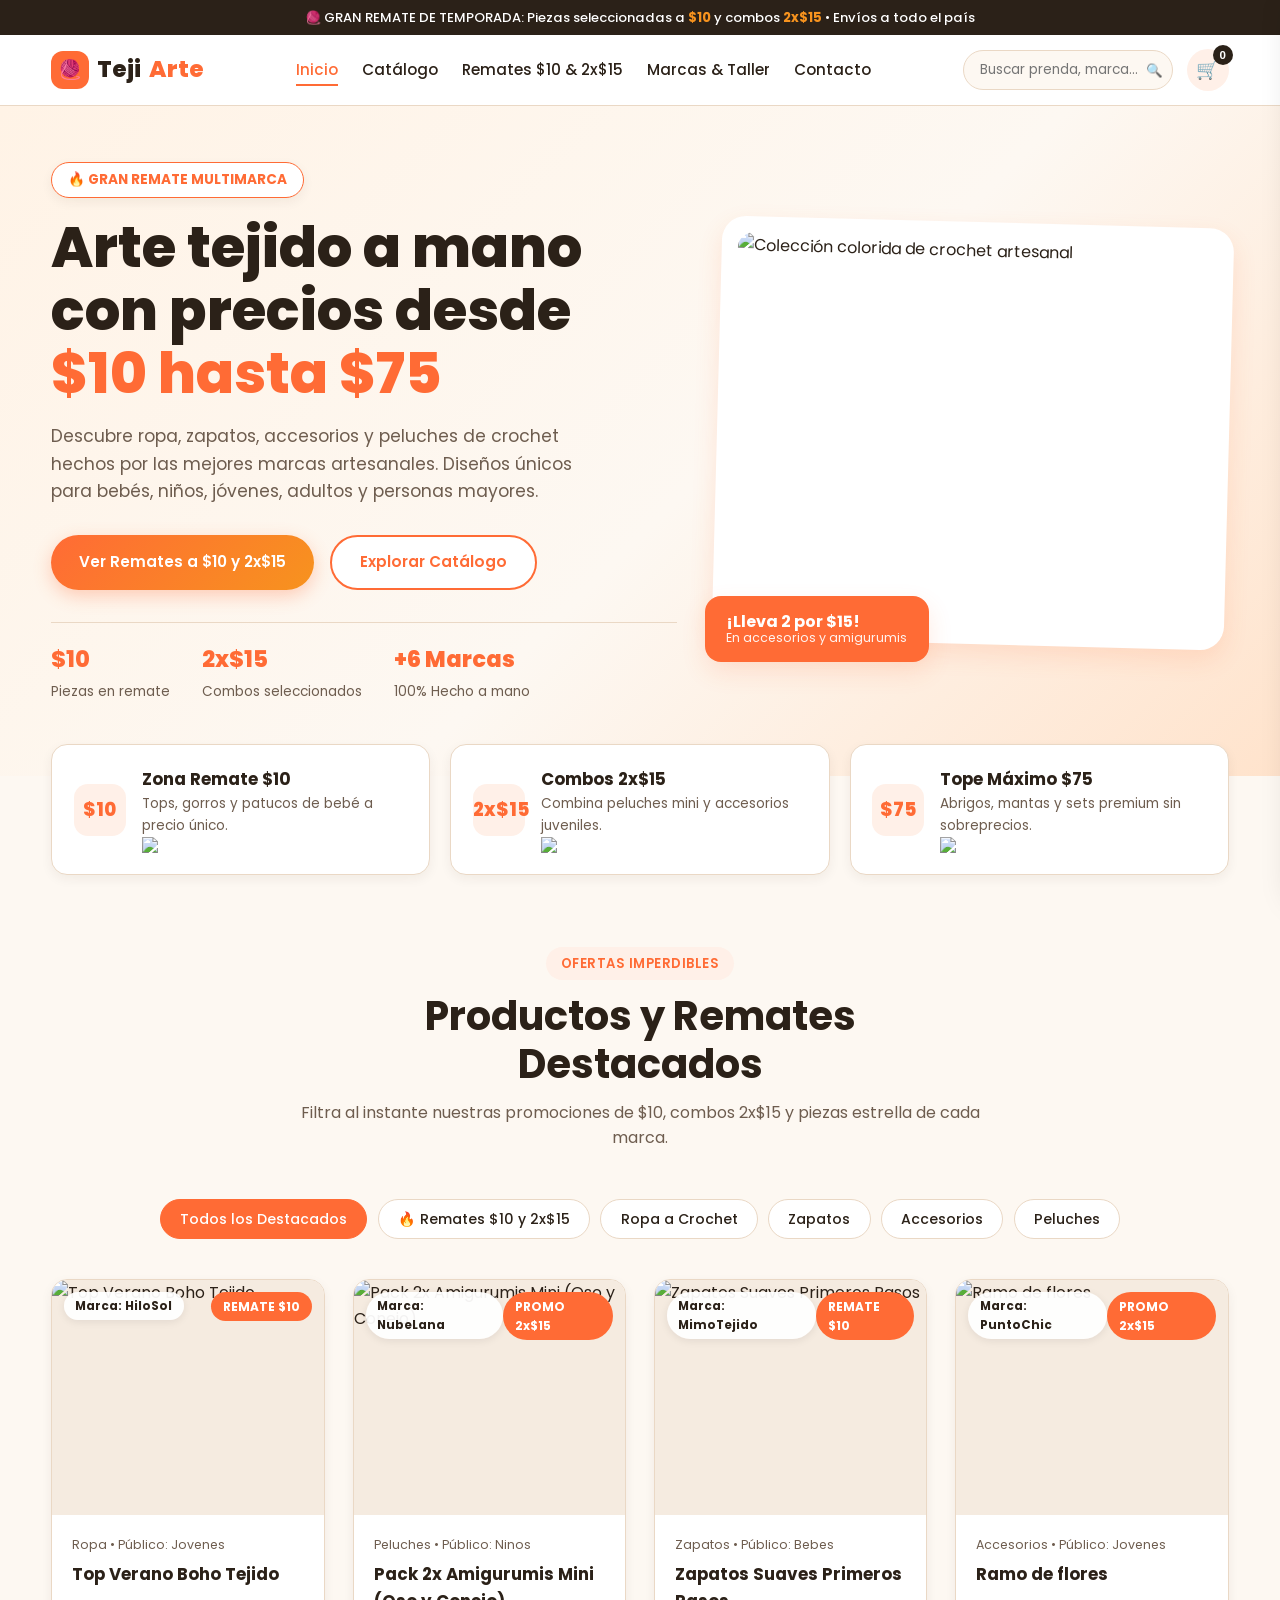
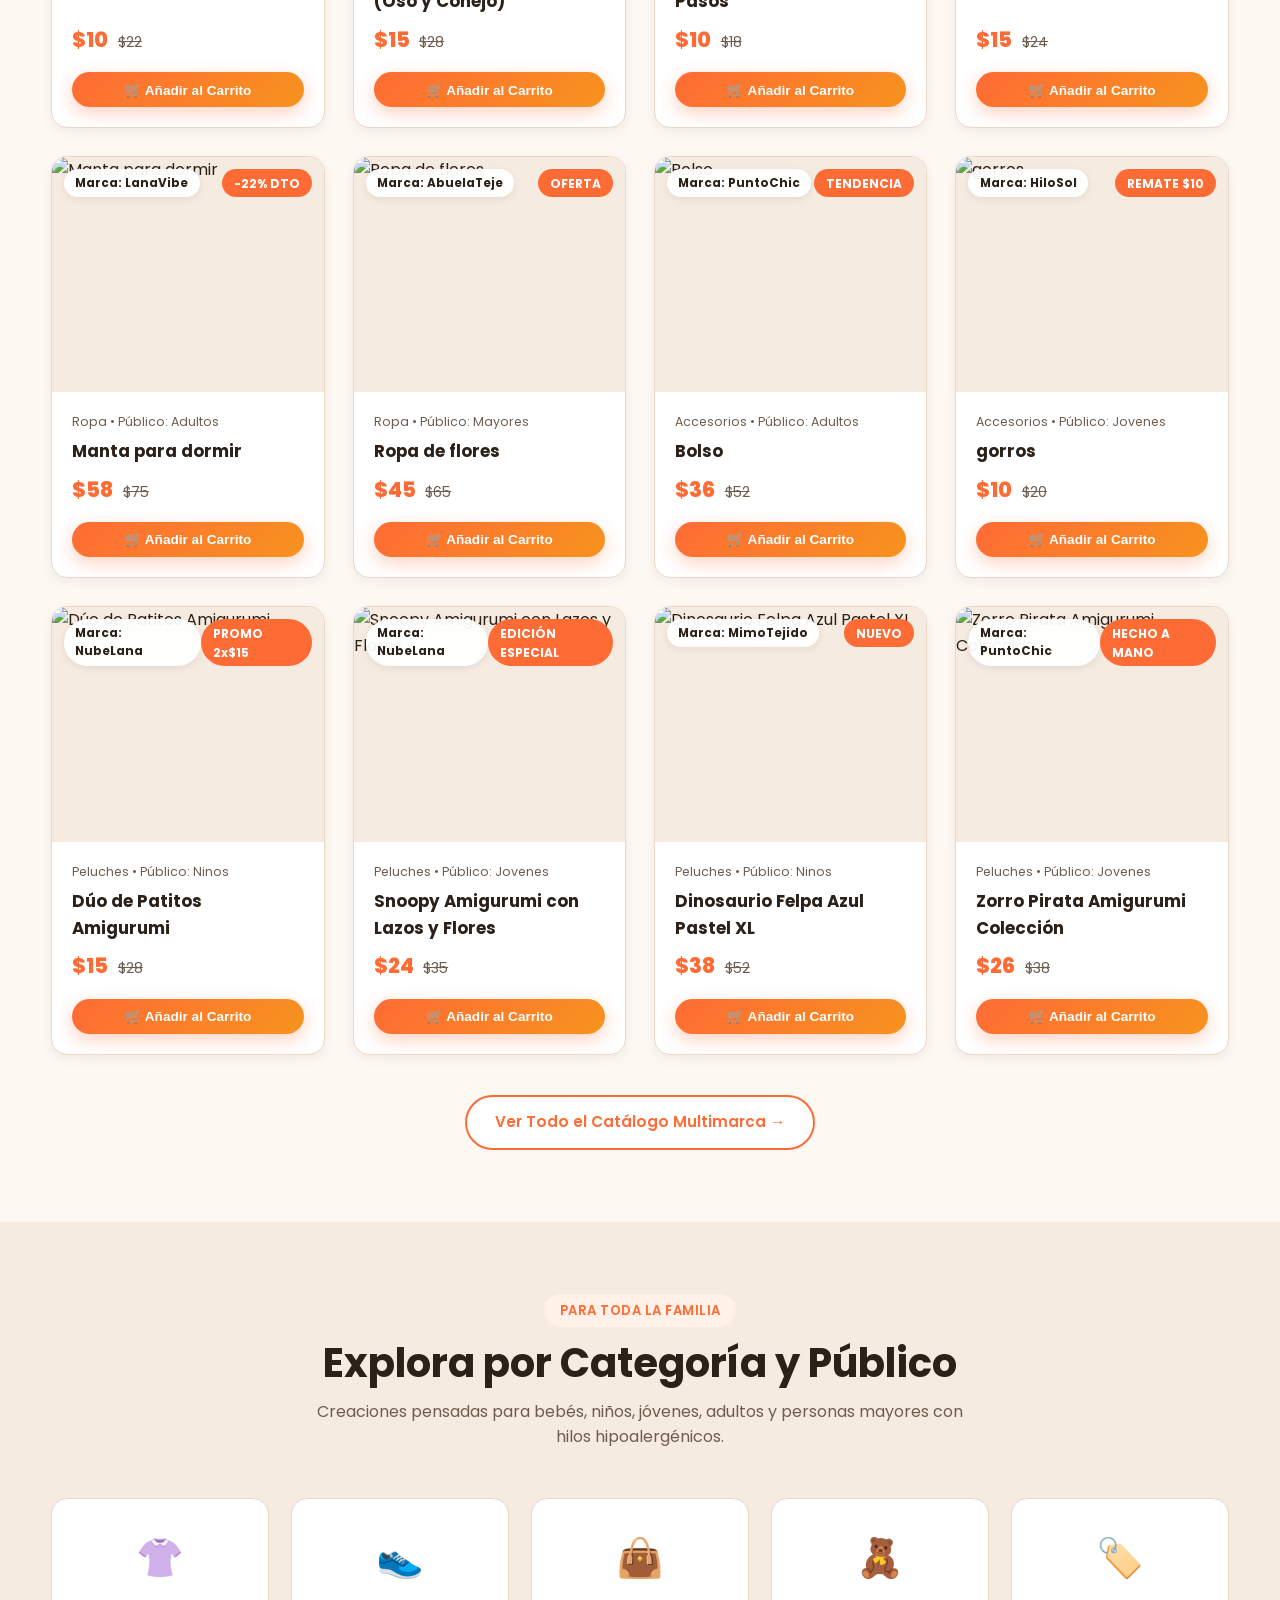
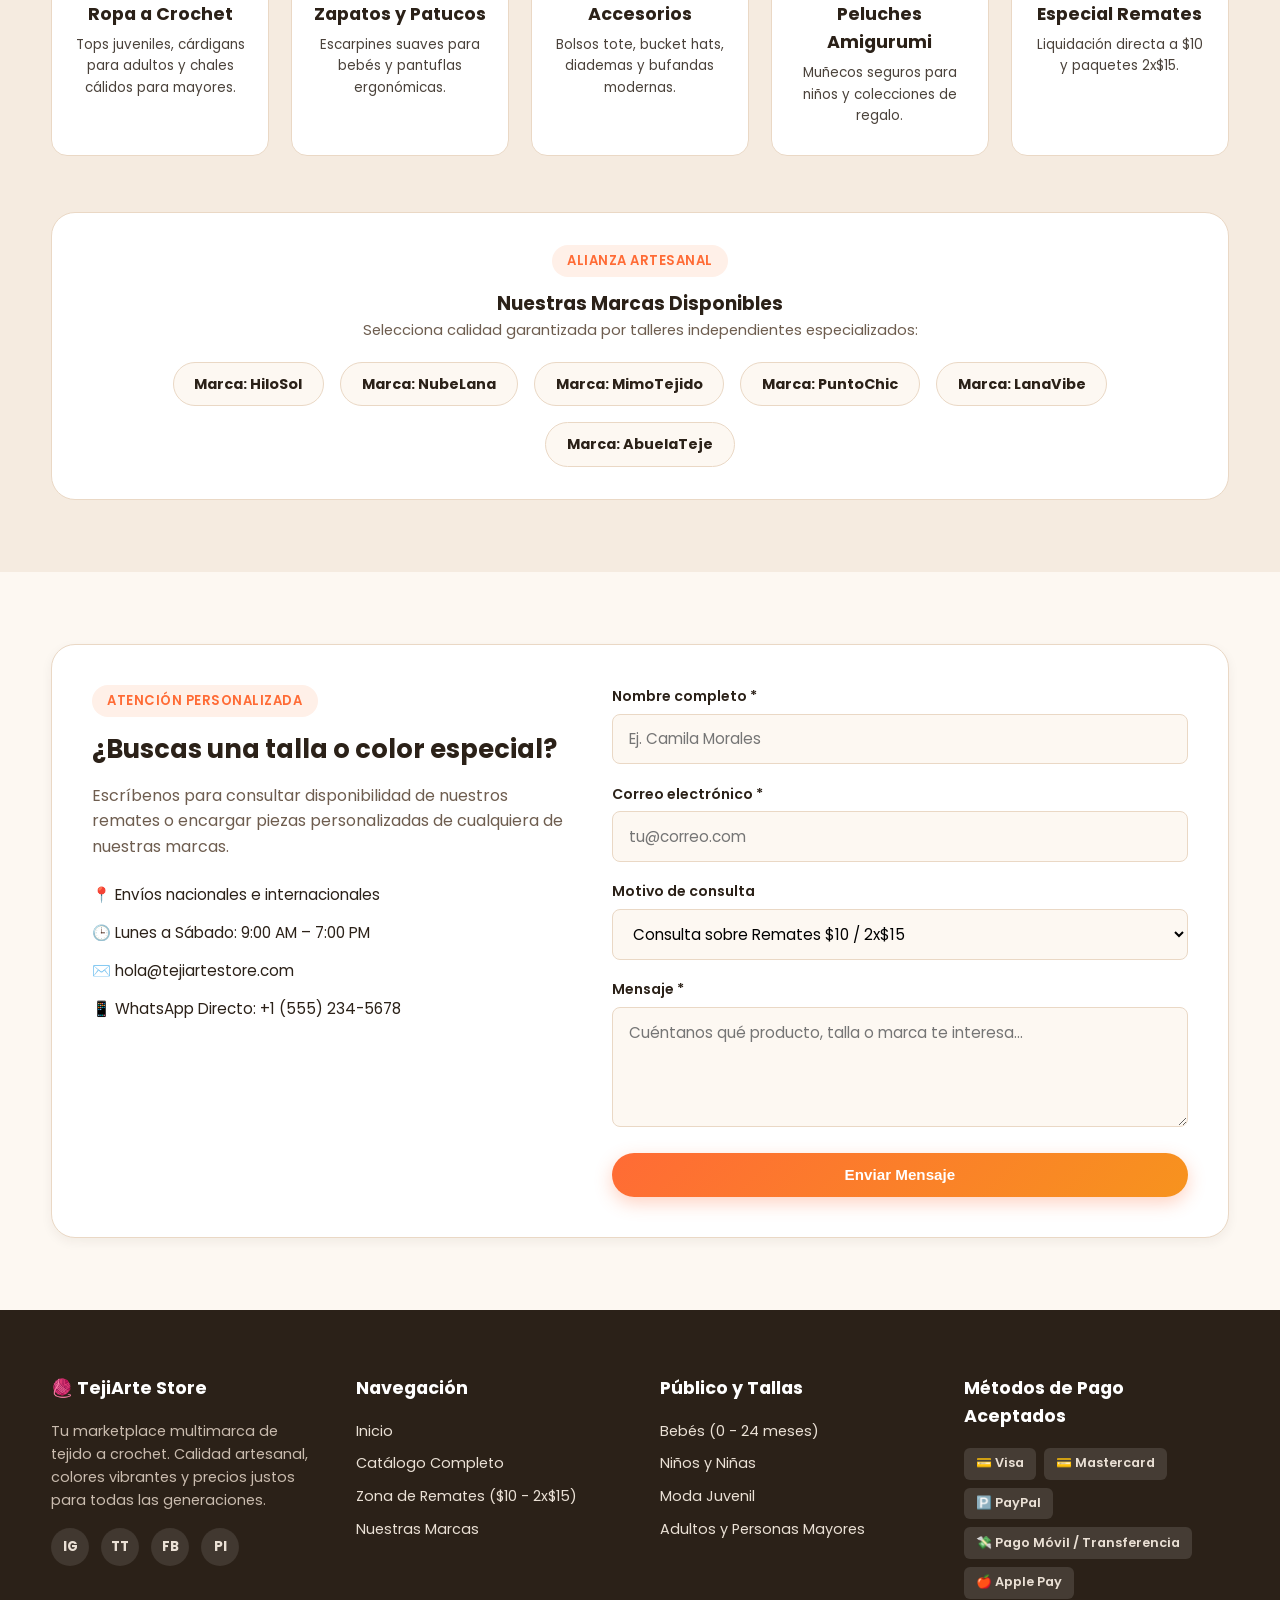
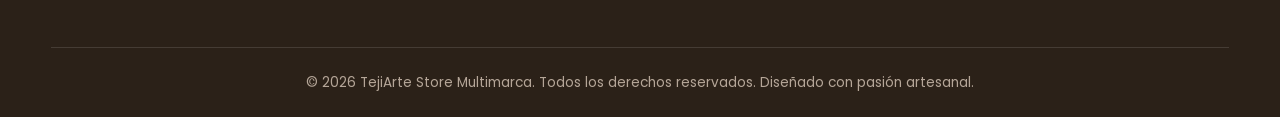
==== commit becc8e55: "Add files via upload" ====
--- a/index.html
+++ b/index.html
@@ -79,7 +79,7 @@
 
       <div class="hero-visual">
         <div class="hero-card-main">
-          <img src="imagenes/Amigurumi Spider Hero Crochet Pattern_ A Step-by-Step Guide.jfif" alt="Colección colorida de crochet artesanal">
+          <img src="https://encrypted-tbn0.gstatic.com/images?q=tbn:ANd9GcQuOIi_BZTiK_xAn0RYY7VOufKpyCiVSoq0SVFVB0vset3R_J_lPNO4TwIM&s=10" alt="Colección colorida de crochet artesanal">
         </div>
         <div class="promo-floating-badge">
           ¡Lleva 2 por $15!
@@ -96,7 +96,7 @@
       <div>
         <h3>Zona Remate $10</h3>
         <p>Tops, gorros y patucos de bebé a precio único.</p>
-        <img src="imagenes/1138707087018520298.jfif">
+        <img src="https://i.etsystatic.com/6015037/r/il/8a74c7/5083577140/il_570xN.5083577140_5vr0.jpg">
       </div>
     </div>
     <div class="promo-box">
@@ -104,7 +104,7 @@
       <div>
         <h3>Combos 2x$15</h3>
         <p>Combina peluches mini y accesorios juveniles.</p>
-        <img src="imagenes/Crochet Bee Penguin – Free Crochet….jfif">
+        <img src="https://encrypted-tbn0.gstatic.com/images?q=tbn:ANd9GcRiueLFr4GbMF2nHh20gBoZCXQ-sMkWHD1XYpUgGTL2UQ&s=10">
       </div>
     </div>
     <div class="promo-box">
@@ -112,7 +112,7 @@
       <div>
         <h3>Tope Máximo $75</h3>
         <p>Abrigos, mantas y sets premium sin sobreprecios.</p>
-        <img src="imagenes/Spider Web C2C Afghan Crochet Pattern.jfif">
+        <img src="https://encrypted-tbn0.gstatic.com/images?q=tbn:ANd9GcTYra7xv-7tBNb0Bc9h5478mJ0FonaQponBtYi6rqcDsQ3ercbm7V6g4vk&s=10">
       </div>
     </div>
   </div>
